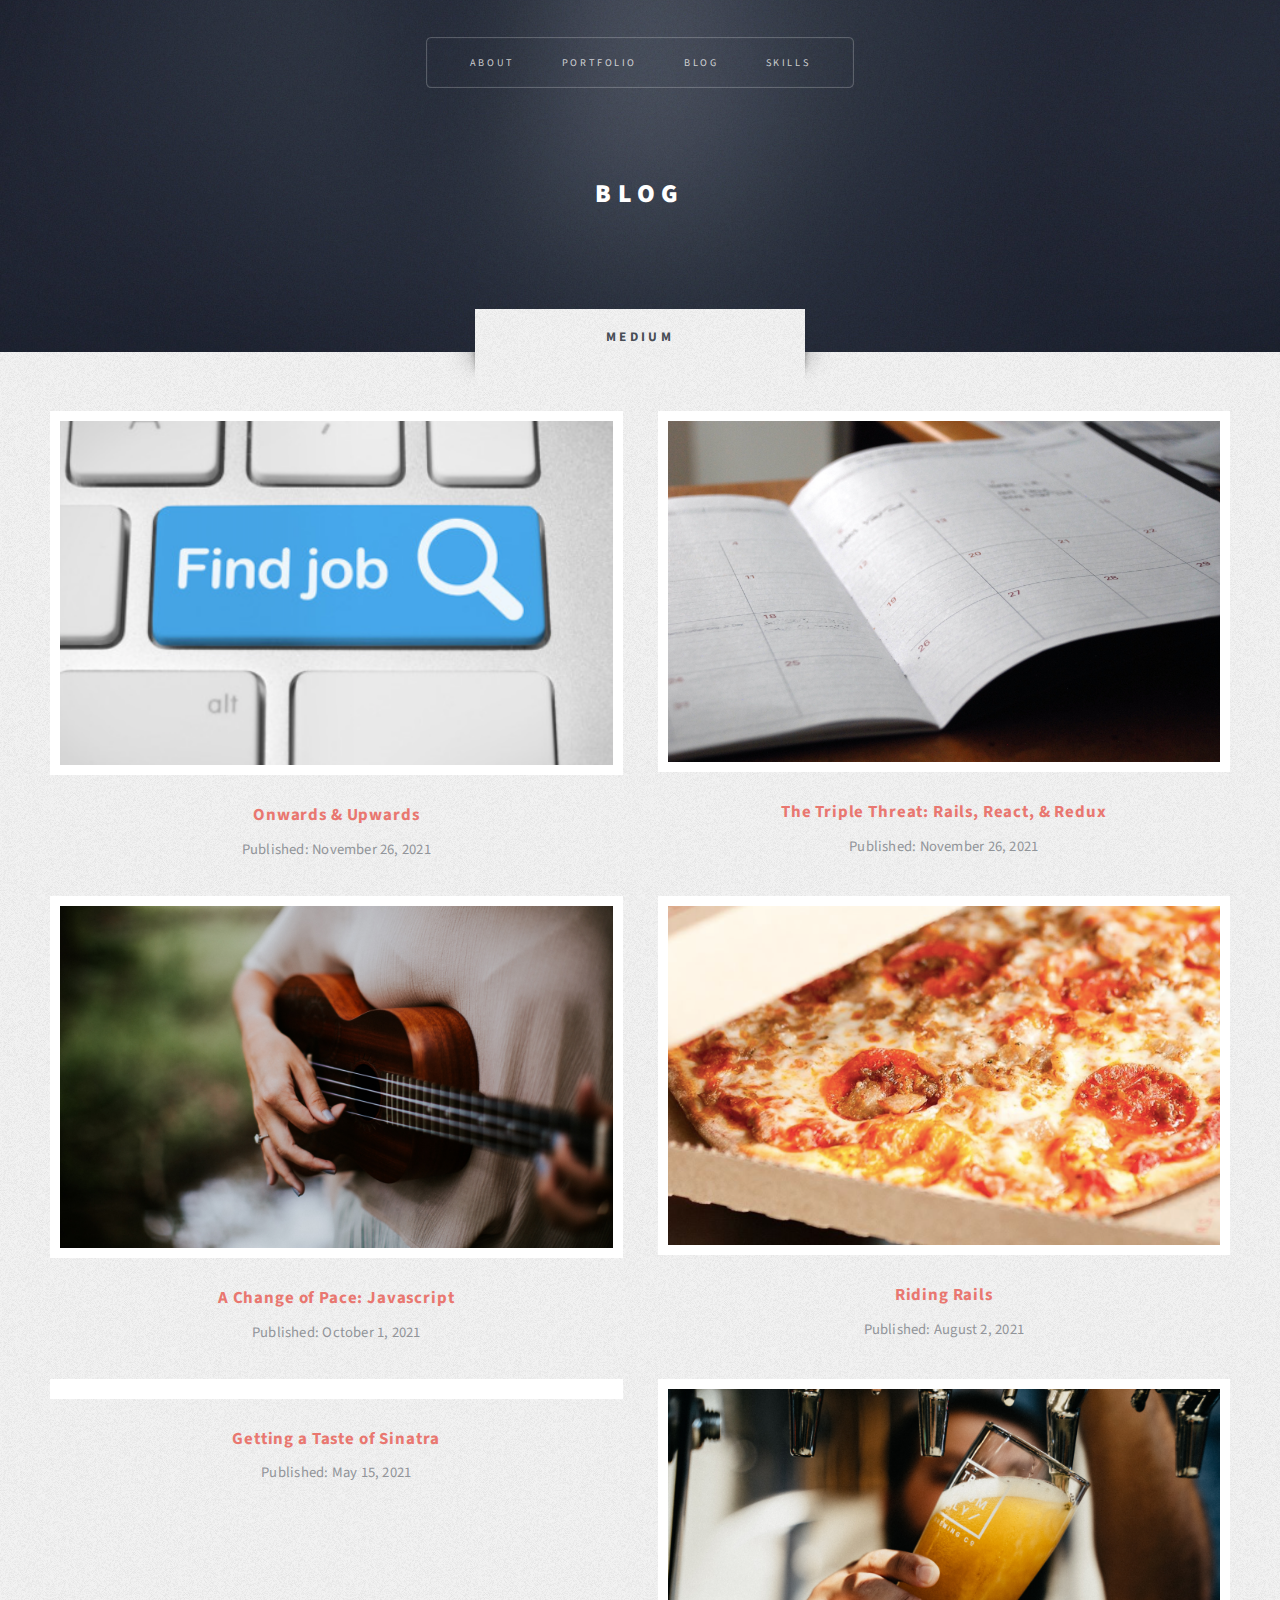
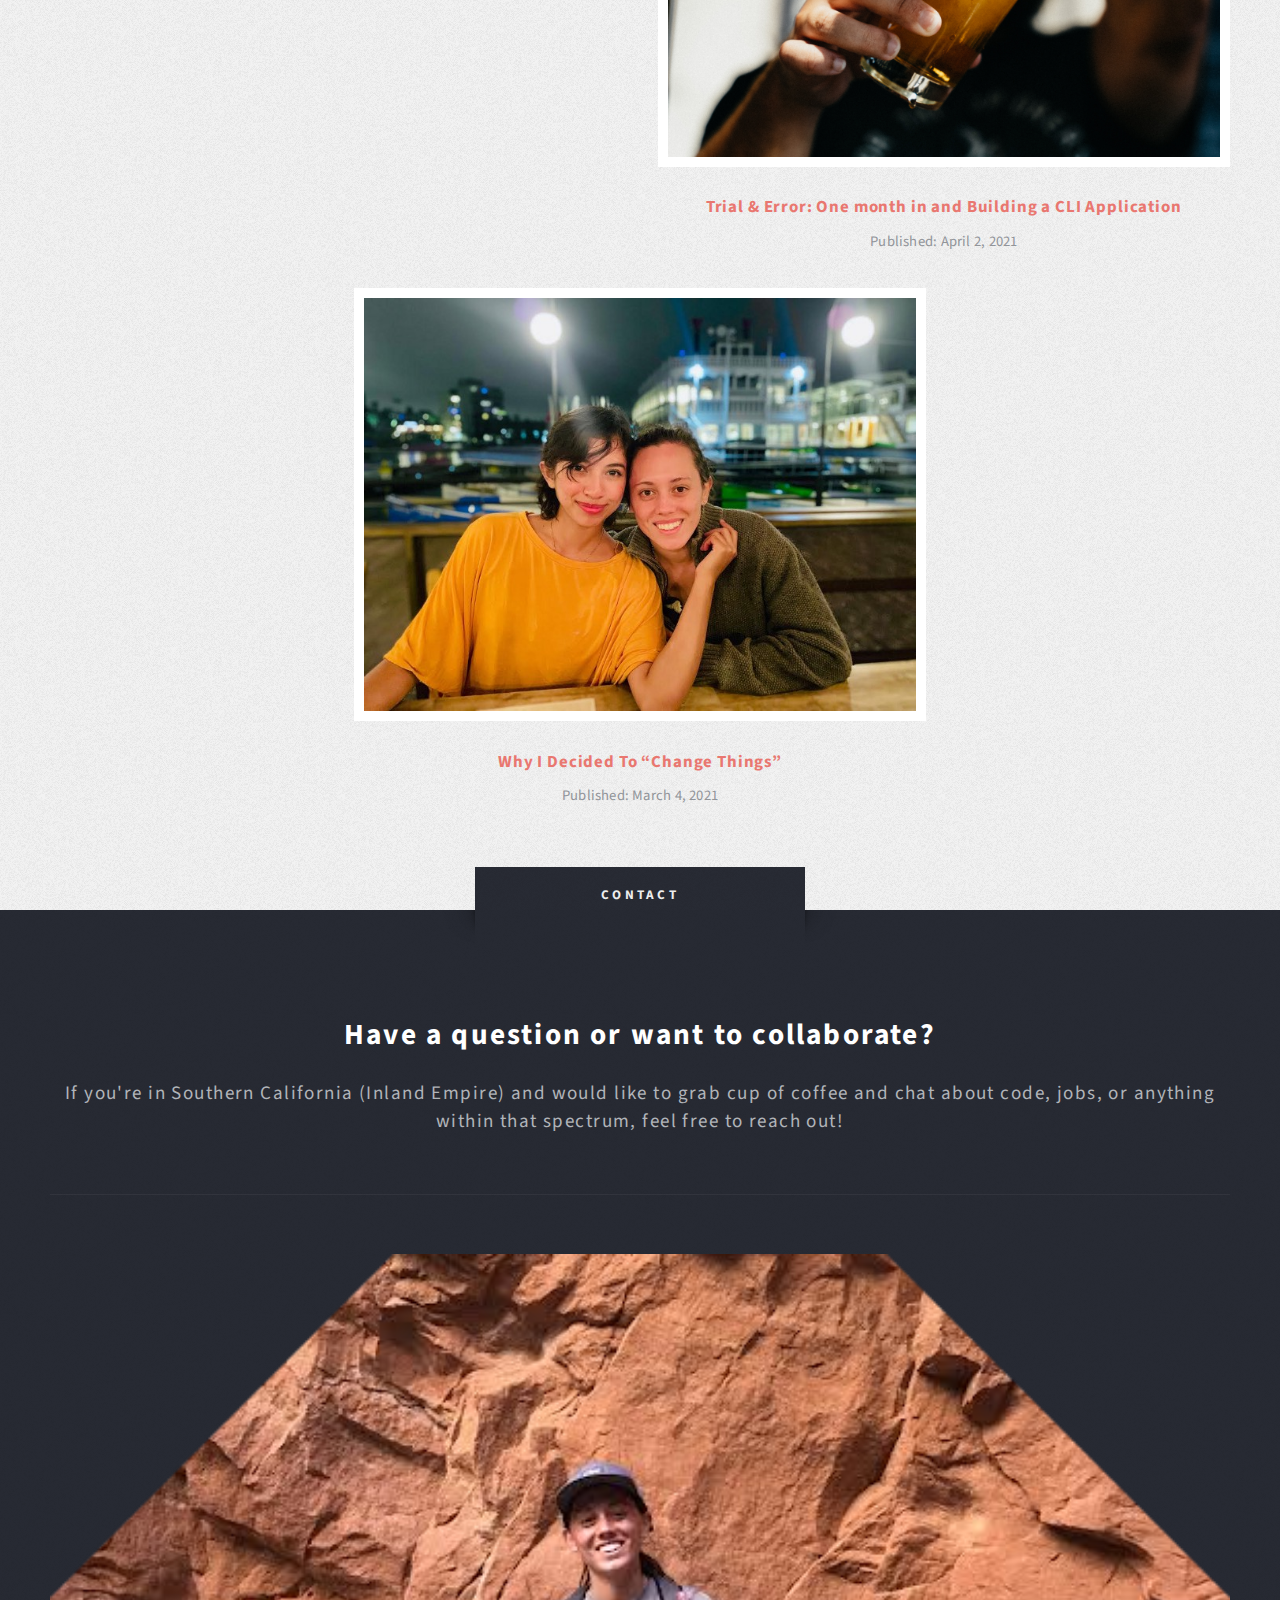
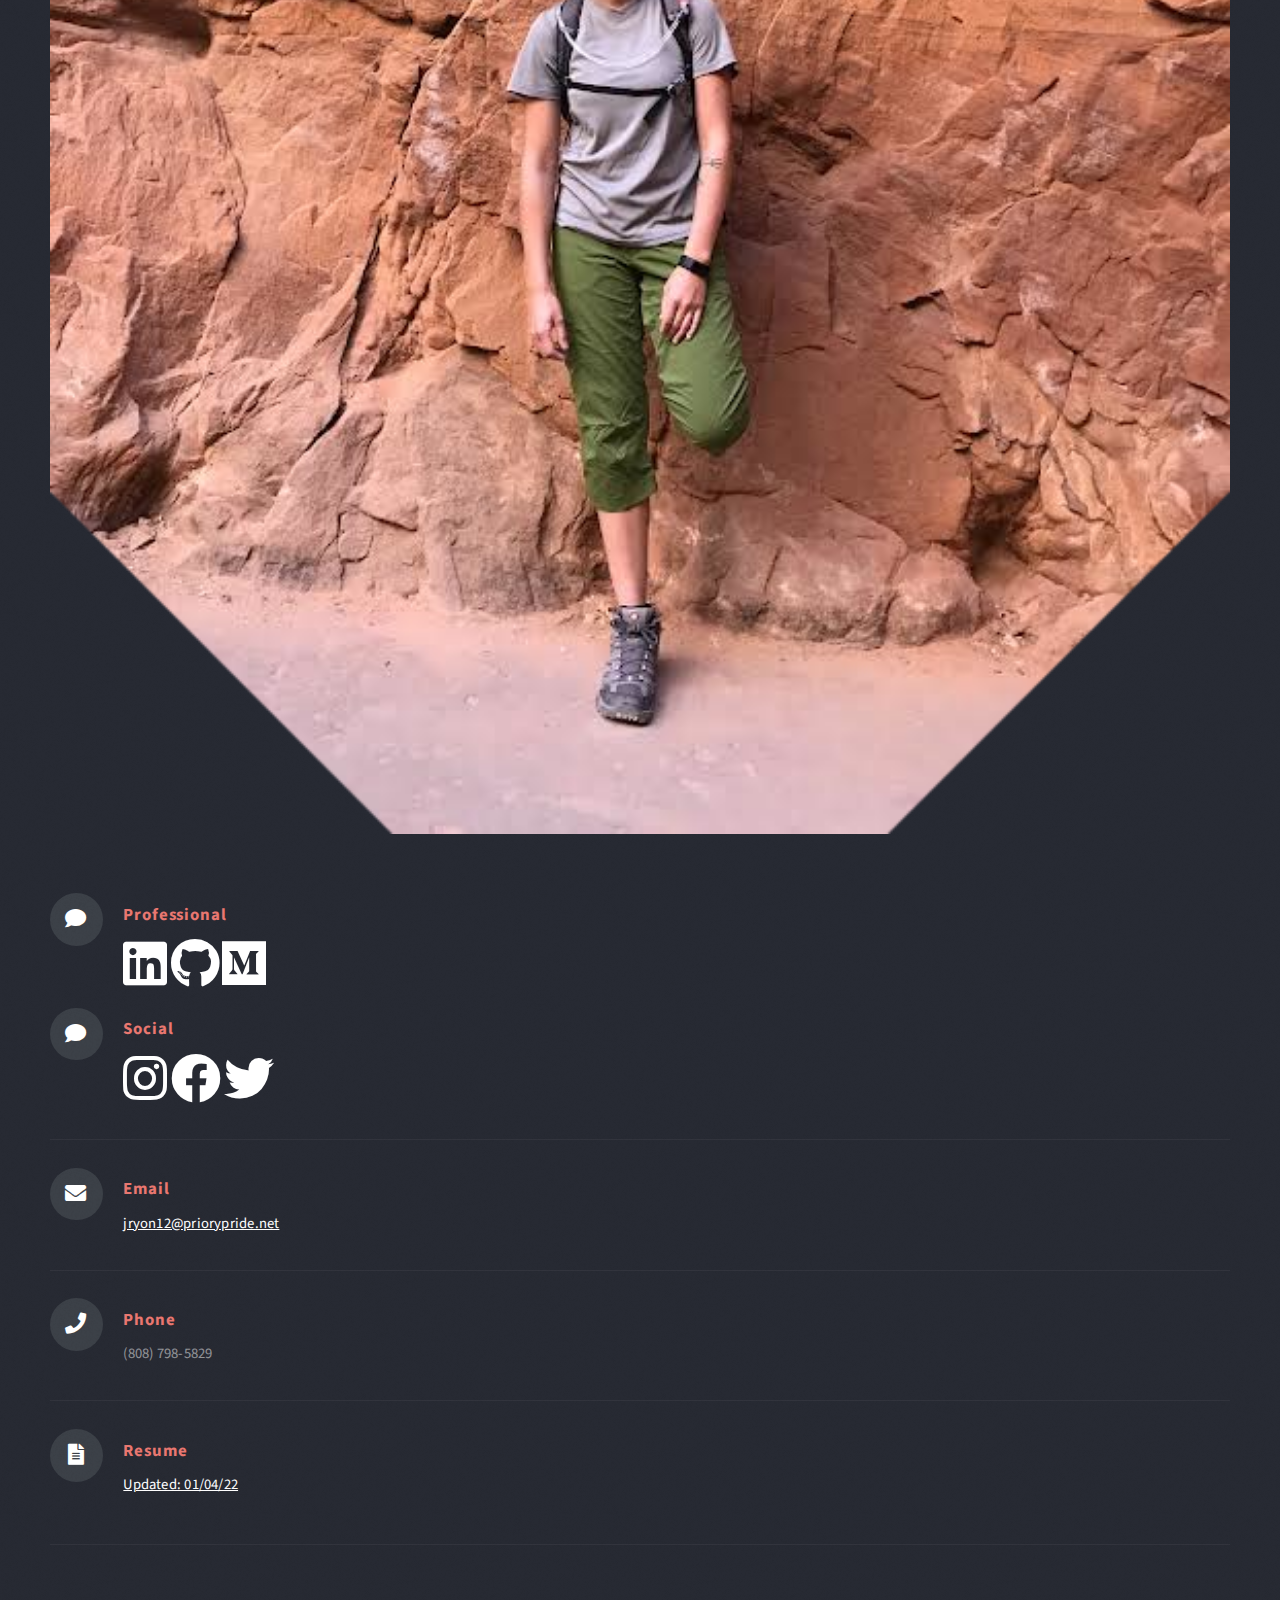
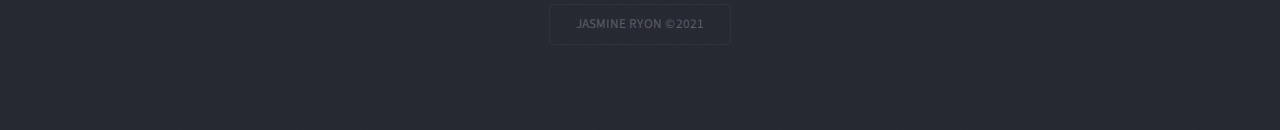
==== blog.html @ dbec06dd "testing image thumbnail 2" ====
<!DOCTYPE HTML>
<html>
	<head>
		<title>Blog</title>
		<meta charset="utf-8" />
		<meta name="viewport" content="width=device-width, initial-scale=1, user-scalable=no" />
		<meta property=”og:image” content=”https://miro.medium.com/fit/c/262/262/1*iGvRnpCaHu8BlPDWoZUb-w.png” />
		<link rel="stylesheet" href="assets/css/main.css" />
	</head>
	<body class="left-sidebar is-preload">
		<div id="page-wrapper">

			<!-- Header -->
			<section id="header" class="wrapper">

				<!-- Logo -->
					<div id="logo">
						<h1><a href="index.html">Blog</a></h1>
					</div>

				<!-- Nav -->
					<!-- <nav id="nav">
						<ul>
							<li><a href="index.html">About</a></li>
							<li class="current"><a href="no-sidebar.html">Portfolio</a></li>
							<li><a href="left-sidebar.html">Blog</a></li>
							<li><a href="right-sidebar.html">Skills</a></li>
						</ul>
					</nav> -->

					<nav id="nav">
						<ul>
							<li><a href="index.html">About</a></li>
							<li><a href="portfolio.html">Portfolio</a></li>
							<li class="current"><a href="blog.html">Blog</a></li>
							<li><a href="skills.html">Skills</a></li>
						</ul>
					</nav>

			</section>

		

		<!-- Highlights -->
		<section id="highlights" class="wrapper style3">
			<div class="title">Medium</div>
			<div class="container">
				<div class="row aln-center">
					<div class="col-6 col-12-small">
						<section class="highlight">
							<a href="https://jasmine-ryon.medium.com/onwards-upwards-fb1f65a7afa5" class="image featured"><img src="images/blog7.jpg" alt="" /></a>
							<h3>Onwards & Upwards</h3>
							<p>Published: November 26, 2021</p>
						</section>
					</div>
					<div class="col-6 col-12-small">
						<section class="highlight">
							<a href="https://jasmine-ryon.medium.com/the-triple-threat-rails-react-redux-21ad6a248a26" class="image featured"><img src="images/blog6.jpg" alt="" /></a>
							<h3>The Triple Threat: Rails, React, & Redux</h3>
							<p>Published: November 26, 2021</p>
						</section>
					</div>
					<div class="col-6 col-12-small">
						<section class="highlight">
							<a href="https://jasmine-ryon.medium.com/a-change-of-pace-javascript-97f291670033" class="image featured"><img src="images/blog5.jpg" alt="" /></a>
							<h3>A Change of Pace: Javascript</h3>
							<p>Published: October 1, 2021</p>
						</section>
					</div>
					<div class="col-6 col-12-small">
						<section class="highlight">
							<a href="https://jasmine-ryon.medium.com/riding-rails-26fdfdd9def9" class="image featured"><img src="images/blog4.jpg" alt="" /></a>
							<h3>Riding Rails</h3>
							<p>Published: August 2, 2021</p>
						</section>
					</div>
					<div class="col-6 col-12-small">
						<section class="highlight">
							<a href="https://jasmine-ryon.medium.com/getting-a-taste-of-sinatra-bd9d10adc8fd" class="image featured"><img src="images/blog3.jpg" alt="" /></a>
							<h3>Getting a Taste of Sinatra</h3>
							<p>Published: May 15, 2021</p>
						</section>
					</div>
					<div class="col-6 col-12-small">
						<section class="highlight">
							<a href="https://jasmine-ryon.medium.com/trial-error-one-month-in-and-building-a-cli-application-262ba8baf3a8" class="image featured"><img src="images/blog2.jpg" alt="" /></a>
							<h3>Trial & Error: One month in and Building a CLI Application</h3>
							<p>Published: April 2, 2021</p>
						</section>
					</div>
					<div class="col-6 col-12-small">
						<section class="highlight">
							<a href="https://jasmine-ryon.medium.com/why-i-decided-to-change-things-6b4586ecf5dd" class="image featured"><img src="images/blog1.jpg" alt="" /></a>
							<h3>Why I Decided To “Change Things”</h3>
							<p>Published: March 4, 2021</p>
						</section>
					</div>
				</div>
			</div>
		</section>
		
		<!-- Footer -->
		<section id="footer" class="wrapper">
			<div class="title">Contact</div>
			<div class="container">
				<header class="style1">
					<h2>Have a question or want to collaborate?</h2>
					<p>
						If you're in Southern California (Inland Empire) and would like to grab cup of coffee and chat about code, jobs, or anything within that spectrum, feel free to reach out!
					</p>
				</header>
				<div class="row">
					<div class="col-6 col-12-large">

						<!-- Contact Form -->
							<section>
								<a class="image featured">
									<img src="images/4.png" style="percentage: 50px;" alt="" />
								</a>
							</section>

					</div>
					<div class="col-6 col-12-large">

						<!-- Contact -->
							<section class="feature-list large">
								<div class="row">
									<div class="col-6 col-12-large">
										<section>
											<h3 class="icon solid fa-comment">Professional</h3>
											<p>
												<a href="https://www.linkedin.com/in/jasmine-ryon/"><i class="fab fs-1 fa-linkedin" style='font-size:50px'></i></a>
												<a href="https://github.com/LehuaRyon"><i class="fab fs-1 fa-github" style='font-size:50px'></i></a>
												<a href="https://jasmine-ryon.medium.com/"><i class="fab fs-1 fa-medium" style='font-size:50px'></i></a>
											</p>
										</section>
									</div>
									<div class="col-6 col-12-large">
										<section>
											<h3 class="icon solid fa-comment">Social</h3>
											<p>
											<a href="https://www.instagram.com/j_ryon/"><i class="fab fs-1 fa-instagram" style='font-size:50px'></i></a>
											<a href="https://www.facebook.com/jasmine.ryon/"><i class="fab fs-1 fa-facebook" style='font-size:50px'></i></a>
											<a href="https://twitter.com/JasmineRyon"><i class="fab fs-1 fa-twitter" style='font-size:50px'></i></a>
											</p>
										</section>
									</div>
									<div class="col-6 col-12-large">
										<section>
											<h3 class="icon solid fa-envelope">Email</h3>
											<a href="mailto:jryon12@priorypride.net">jryon12@priorypride.net</a>
											<!-- <p>
												<a href="#">info@untitled.tld</a>
												<a href="mailto:jryon12@priorypride.net"></a>
											</p> -->
										</section>
									</div>
									<div class="col-6 col-12-large">
										<section>
											<h3 class="icon solid fa-phone">Phone</h3>
											<p>
												(808) 798-5829
											</p>
										</section>
									</div>
									<div class="col-6 col-12-large">
										<section>
											<h3 class="icon solid fa-file-alt">Resume</h3>
											<!-- <h3 class="icon solid fa-file-alt"><a href="https://docs.google.com/document/d/101hIN-hx-lMt7HpunlHnGyLHEoCVaeaMvFDdAqDl8kc/edit">Resume</a></h3> -->
											<p>
												<a href="https://docs.google.com/document/d/101hIN-hx-lMt7HpunlHnGyLHEoCVaeaMvFDdAqDl8kc/edit">Updated: 01/04/22</a>
											</p>
										</section>
									</div>
								</div>
							</section>
					</div>
				</div>
				<div id="copyright">
					<ul>
						<li>JASMINE RYON &copy;2021</li>
					</ul>
				</div>
			</div>
		</section>

	</div>

		<!-- Scripts -->
			<script src="assets/js/jquery.min.js"></script>
			<script src="assets/js/jquery.dropotron.min.js"></script>
			<script src="assets/js/browser.min.js"></script>
			<script src="assets/js/breakpoints.min.js"></script>
			<script src="assets/js/util.js"></script>
			<script src="assets/js/main.js"></script>

	</body>
</html>
---- assets/css/main.css ----
@import url("fontawesome-all.min.css");
@import url("https://fonts.googleapis.com/css?family=Source+Sans+Pro:400,400italic,700,900");

/*
	Escape Velocity by HTML5 UP
	html5up.net | @ajlkn
	Free for personal and commercial use under the CCA 3.0 license (html5up.net/license)
*/

html, body, div, span, applet, object,
iframe, h1, h2, h3, h4, h5, h6, p, blockquote,
pre, a, abbr, acronym, address, big, cite,
code, del, dfn, em, img, ins, kbd, q, s, samp,
small, strike, strong, sub, sup, tt, var, b,
u, i, center, dl, dt, dd, ol, ul, li, fieldset,
form, label, legend, table, caption, tbody,
tfoot, thead, tr, th, td, article, aside,
canvas, details, embed, figure, figcaption,
footer, header, hgroup, menu, nav, output, ruby,
section, summary, time, mark, audio, video {
	margin: 0;
	padding: 0;
	border: 0;
	font-size: 100%;
	font: inherit;
	vertical-align: baseline;}

article, aside, details, figcaption, figure,
footer, header, hgroup, menu, nav, section {
	display: block;}

body {
	line-height: 1;
}

ol, ul {
	list-style: none;
}

blockquote, q {
	quotes: none;
}

	blockquote:before, blockquote:after, q:before, q:after {
		content: '';
		content: none;
	}

table {
	border-collapse: collapse;
	border-spacing: 0;
}

body {
	-webkit-text-size-adjust: none;
}

mark {
	background-color: transparent;
	color: inherit;
}

input::-moz-focus-inner {
	border: 0;
	padding: 0;
}

input, select, textarea {
	-moz-appearance: none;
	-webkit-appearance: none;
	-ms-appearance: none;
	appearance: none;
}

/* Basic */

	@-ms-viewport {
		width: device-width;
	}

	html {
		box-sizing: border-box;
	}

	*, *:before, *:after {
		box-sizing: inherit;
	}

	body.is-preload *, body.is-preload *:before, body.is-preload *:after {
		-moz-animation: none !important;
		-webkit-animation: none !important;
		-ms-animation: none !important;
		animation: none !important;
		-moz-transition: none !important;
		-webkit-transition: none !important;
		-ms-transition: none !important;
		transition: none !important;
	}

	body, input, textarea, select {
		font-family: 'Source Sans Pro', sans-serif;
		font-weight: 400;
		color: #919499;
		font-size: 14pt;
		line-height: 1.75em;
		letter-spacing: 0.025em;
	}

	h1, h2, h3, h4, h5, h6 {
		font-weight: 700;
		color: #484d55;
	}

		h1 a, h2 a, h3 a, h4 a, h5 a, h6 a {
			color: inherit;
			text-decoration: none;
		}

	a {
		-moz-transition: color .25s ease-in-out;
		-webkit-transition: color .25s ease-in-out;
		-ms-transition: color .25s ease-in-out;
		transition: color .25s ease-in-out;
		text-decoration: underline;
		color: #717479;
	}

		a:hover {
			text-decoration: none;
		}

	strong, b {
		font-weight: 700;
		color: #484d55;
	}

	blockquote {
		border-left: solid 0.5em #ddd;
		padding: 1em 0 1em 2em;
		font-style: italic;
	}

	em, i {
		font-style: italic;
	}

	hr {
		border: 0;
		border-top: solid 1px #ddd;
		margin: 2em 0 2em 0;
	}

	sub {
		position: relative;
		top: 0.5em;
		font-size: 0.8em;
	}

	sup {
		position: relative;
		top: -0.5em;
		font-size: 0.8em;
	}

	.nobr {
		white-space: nowrap;
	}

	br.clear {
		clear: both;
	}

	p, ul, ol, dl, table, blockquote, form {
		margin-bottom: 2em;
	}

/* Container */

	.container {
		margin: 0 auto;
		max-width: 100%;
		width: 68em;
	}

		@media screen and (max-width: 1680px) {

			.container {
				width: 70em;
			}

		}

		@media screen and (max-width: 1280px) {

			.container {
				width: calc(100% - 100px);
			}

		}

		@media screen and (max-width: 980px) {

			.container {
				width: calc(100% - 100px);
			}

		}

		@media screen and (max-width: 736px) {

			.container {
				width: calc(100% - 40px);
			}

		}

/* Row */

	.row {
		display: flex;
		flex-wrap: wrap;
		box-sizing: border-box;
		align-items: stretch;
	}

		.row > * {
			box-sizing: border-box;
		}

		.row.gtr-uniform > * > :last-child {
			margin-bottom: 0;
		}

		.row.aln-left {
			justify-content: flex-start;
		}

		.row.aln-center {
			justify-content: center;
		}

		.row.aln-right {
			justify-content: flex-end;
		}

		.row.aln-top {
			align-items: flex-start;
		}

		.row.aln-middle {
			align-items: center;
		}

		.row.aln-bottom {
			align-items: flex-end;
		}

		.row > .imp {
			order: -1;
		}

		.row > .col-1 {
			width: 8.33333%;
		}

		.row > .off-1 {
			margin-left: 8.33333%;
		}

		.row > .col-2 {
			width: 16.66667%;
		}

		.row > .off-2 {
			margin-left: 16.66667%;
		}

		.row > .col-3 {
			width: 25%;
		}

		.row > .off-3 {
			margin-left: 25%;
		}

		.row > .col-4 {
			width: 33.33333%;
		}

		.row > .off-4 {
			margin-left: 33.33333%;
		}

		.row > .col-5 {
			width: 41.66667%;
		}

		.row > .off-5 {
			margin-left: 41.66667%;
		}

		.row > .col-6 {
			width: 50%;
		}

		.row > .off-6 {
			margin-left: 50%;
		}

		.row > .col-7 {
			width: 58.33333%;
		}

		.row > .off-7 {
			margin-left: 58.33333%;
		}

		.row > .col-8 {
			width: 66.66667%;
		}

		.row > .off-8 {
			margin-left: 66.66667%;
		}

		.row > .col-9 {
			width: 75%;
		}

		.row > .off-9 {
			margin-left: 75%;
		}

		.row > .col-10 {
			width: 83.33333%;
		}

		.row > .off-10 {
			margin-left: 83.33333%;
		}

		.row > .col-11 {
			width: 91.66667%;
		}

		.row > .off-11 {
			margin-left: 91.66667%;
		}

		.row > .col-12 {
			width: 100%;
		}

		.row > .off-12 {
			margin-left: 100%;
		}

		.row.gtr-0 {
			margin-top: 0px;
			margin-left: 0px;
		}

			.row.gtr-0 > * {
				padding: 0px 0 0 0px;
			}

			.row.gtr-0.gtr-uniform {
				margin-top: 0px;
			}

				.row.gtr-0.gtr-uniform > * {
					padding-top: 0px;
				}

		.row.gtr-25 {
			margin-top: -12.5px;
			margin-left: -12.5px;
		}

			.row.gtr-25 > * {
				padding: 12.5px 0 0 12.5px;
			}

			.row.gtr-25.gtr-uniform {
				margin-top: -12.5px;
			}

				.row.gtr-25.gtr-uniform > * {
					padding-top: 12.5px;
				}

		.row.gtr-50 {
			margin-top: -25px;
			margin-left: -25px;
		}

			.row.gtr-50 > * {
				padding: 25px 0 0 25px;
			}

			.row.gtr-50.gtr-uniform {
				margin-top: -25px;
			}

				.row.gtr-50.gtr-uniform > * {
					padding-top: 25px;
				}

		.row {
			margin-top: -50px;
			margin-left: -50px;
		}

			.row > * {
				padding: 50px 0 0 50px;
			}

			.row.gtr-uniform {
				margin-top: -50px;
			}

				.row.gtr-uniform > * {
					padding-top: 50px;
				}

		.row.gtr-150 {
			margin-top: -75px;
			margin-left: -75px;
		}

			.row.gtr-150 > * {
				padding: 75px 0 0 75px;
			}

			.row.gtr-150.gtr-uniform {
				margin-top: -75px;
			}

				.row.gtr-150.gtr-uniform > * {
					padding-top: 75px;
				}

		.row.gtr-200 {
			margin-top: -100px;
			margin-left: -100px;
		}

			.row.gtr-200 > * {
				padding: 100px 0 0 100px;
			}

			.row.gtr-200.gtr-uniform {
				margin-top: -100px;
			}

				.row.gtr-200.gtr-uniform > * {
					padding-top: 100px;
				}

		@media screen and (max-width: 1680px) {

			.row {
				display: flex;
				flex-wrap: wrap;
				box-sizing: border-box;
				align-items: stretch;
			}

				.row > * {
					box-sizing: border-box;
				}

				.row.gtr-uniform > * > :last-child {
					margin-bottom: 0;
				}

				.row.aln-left {
					justify-content: flex-start;
				}

				.row.aln-center {
					justify-content: center;
				}

				.row.aln-right {
					justify-content: flex-end;
				}

				.row.aln-top {
					align-items: flex-start;
				}

				.row.aln-middle {
					align-items: center;
				}

				.row.aln-bottom {
					align-items: flex-end;
				}

				.row > .imp-xlarge {
					order: -1;
				}

				.row > .col-1-xlarge {
					width: 8.33333%;
				}

				.row > .off-1-xlarge {
					margin-left: 8.33333%;
				}

				.row > .col-2-xlarge {
					width: 16.66667%;
				}

				.row > .off-2-xlarge {
					margin-left: 16.66667%;
				}

				.row > .col-3-xlarge {
					width: 25%;
				}

				.row > .off-3-xlarge {
					margin-left: 25%;
				}

				.row > .col-4-xlarge {
					width: 33.33333%;
				}

				.row > .off-4-xlarge {
					margin-left: 33.33333%;
				}

				.row > .col-5-xlarge {
					width: 41.66667%;
				}

				.row > .off-5-xlarge {
					margin-left: 41.66667%;
				}

				.row > .col-6-xlarge {
					width: 50%;
				}

				.row > .off-6-xlarge {
					margin-left: 50%;
				}

				.row > .col-7-xlarge {
					width: 58.33333%;
				}

				.row > .off-7-xlarge {
					margin-left: 58.33333%;
				}

				.row > .col-8-xlarge {
					width: 66.66667%;
				}

				.row > .off-8-xlarge {
					margin-left: 66.66667%;
				}

				.row > .col-9-xlarge {
					width: 75%;
				}

				.row > .off-9-xlarge {
					margin-left: 75%;
				}

				.row > .col-10-xlarge {
					width: 83.33333%;
				}

				.row > .off-10-xlarge {
					margin-left: 83.33333%;
				}

				.row > .col-11-xlarge {
					width: 91.66667%;
				}

				.row > .off-11-xlarge {
					margin-left: 91.66667%;
				}

				.row > .col-12-xlarge {
					width: 100%;
				}

				.row > .off-12-xlarge {
					margin-left: 100%;
				}

				.row.gtr-0 {
					margin-top: 0px;
					margin-left: 0px;
				}

					.row.gtr-0 > * {
						padding: 0px 0 0 0px;
					}

					.row.gtr-0.gtr-uniform {
						margin-top: 0px;
					}

						.row.gtr-0.gtr-uniform > * {
							padding-top: 0px;
						}

				.row.gtr-25 {
					margin-top: -12.5px;
					margin-left: -12.5px;
				}

					.row.gtr-25 > * {
						padding: 12.5px 0 0 12.5px;
					}

					.row.gtr-25.gtr-uniform {
						margin-top: -12.5px;
					}

						.row.gtr-25.gtr-uniform > * {
							padding-top: 12.5px;
						}

				.row.gtr-50 {
					margin-top: -25px;
					margin-left: -25px;
				}

					.row.gtr-50 > * {
						padding: 25px 0 0 25px;
					}

					.row.gtr-50.gtr-uniform {
						margin-top: -25px;
					}

						.row.gtr-50.gtr-uniform > * {
							padding-top: 25px;
						}

				.row {
					margin-top: -50px;
					margin-left: -50px;
				}

					.row > * {
						padding: 50px 0 0 50px;
					}

					.row.gtr-uniform {
						margin-top: -50px;
					}

						.row.gtr-uniform > * {
							padding-top: 50px;
						}

				.row.gtr-150 {
					margin-top: -75px;
					margin-left: -75px;
				}

					.row.gtr-150 > * {
						padding: 75px 0 0 75px;
					}

					.row.gtr-150.gtr-uniform {
						margin-top: -75px;
					}

						.row.gtr-150.gtr-uniform > * {
							padding-top: 75px;
						}

				.row.gtr-200 {
					margin-top: -100px;
					margin-left: -100px;
				}

					.row.gtr-200 > * {
						padding: 100px 0 0 100px;
					}

					.row.gtr-200.gtr-uniform {
						margin-top: -100px;
					}

						.row.gtr-200.gtr-uniform > * {
							padding-top: 100px;
						}

		}

		@media screen and (max-width: 1280px) {

			.row {
				display: flex;
				flex-wrap: wrap;
				box-sizing: border-box;
				align-items: stretch;
			}

				.row > * {
					box-sizing: border-box;
				}

				.row.gtr-uniform > * > :last-child {
					margin-bottom: 0;
				}

				.row.aln-left {
					justify-content: flex-start;
				}

				.row.aln-center {
					justify-content: center;
				}

				.row.aln-right {
					justify-content: flex-end;
				}

				.row.aln-top {
					align-items: flex-start;
				}

				.row.aln-middle {
					align-items: center;
				}

				.row.aln-bottom {
					align-items: flex-end;
				}

				.row > .imp-large {
					order: -1;
				}

				.row > .col-1-large {
					width: 8.33333%;
				}

				.row > .off-1-large {
					margin-left: 8.33333%;
				}

				.row > .col-2-large {
					width: 16.66667%;
				}

				.row > .off-2-large {
					margin-left: 16.66667%;
				}

				.row > .col-3-large {
					width: 25%;
				}

				.row > .off-3-large {
					margin-left: 25%;
				}

				.row > .col-4-large {
					width: 33.33333%;
				}

				.row > .off-4-large {
					margin-left: 33.33333%;
				}

				.row > .col-5-large {
					width: 41.66667%;
				}

				.row > .off-5-large {
					margin-left: 41.66667%;
				}

				.row > .col-6-large {
					width: 50%;
				}

				.row > .off-6-large {
					margin-left: 50%;
				}

				.row > .col-7-large {
					width: 58.33333%;
				}

				.row > .off-7-large {
					margin-left: 58.33333%;
				}

				.row > .col-8-large {
					width: 66.66667%;
				}

				.row > .off-8-large {
					margin-left: 66.66667%;
				}

				.row > .col-9-large {
					width: 75%;
				}

				.row > .off-9-large {
					margin-left: 75%;
				}

				.row > .col-10-large {
					width: 83.33333%;
				}

				.row > .off-10-large {
					margin-left: 83.33333%;
				}

				.row > .col-11-large {
					width: 91.66667%;
				}

				.row > .off-11-large {
					margin-left: 91.66667%;
				}

				.row > .col-12-large {
					width: 100%;
				}

				.row > .off-12-large {
					margin-left: 100%;
				}

				.row.gtr-0 {
					margin-top: 0px;
					margin-left: 0px;
				}

					.row.gtr-0 > * {
						padding: 0px 0 0 0px;
					}

					.row.gtr-0.gtr-uniform {
						margin-top: 0px;
					}

						.row.gtr-0.gtr-uniform > * {
							padding-top: 0px;
						}

				.row.gtr-25 {
					margin-top: -8.75px;
					margin-left: -8.75px;
				}

					.row.gtr-25 > * {
						padding: 8.75px 0 0 8.75px;
					}

					.row.gtr-25.gtr-uniform {
						margin-top: -8.75px;
					}

						.row.gtr-25.gtr-uniform > * {
							padding-top: 8.75px;
						}

				.row.gtr-50 {
					margin-top: -17.5px;
					margin-left: -17.5px;
				}

					.row.gtr-50 > * {
						padding: 17.5px 0 0 17.5px;
					}

					.row.gtr-50.gtr-uniform {
						margin-top: -17.5px;
					}

						.row.gtr-50.gtr-uniform > * {
							padding-top: 17.5px;
						}

				.row {
					margin-top: -35px;
					margin-left: -35px;
				}

					.row > * {
						padding: 35px 0 0 35px;
					}

					.row.gtr-uniform {
						margin-top: -35px;
					}

						.row.gtr-uniform > * {
							padding-top: 35px;
						}

				.row.gtr-150 {
					margin-top: -52.5px;
					margin-left: -52.5px;
				}

					.row.gtr-150 > * {
						padding: 52.5px 0 0 52.5px;
					}

					.row.gtr-150.gtr-uniform {
						margin-top: -52.5px;
					}

						.row.gtr-150.gtr-uniform > * {
							padding-top: 52.5px;
						}

				.row.gtr-200 {
					margin-top: -70px;
					margin-left: -70px;
				}

					.row.gtr-200 > * {
						padding: 70px 0 0 70px;
					}

					.row.gtr-200.gtr-uniform {
						margin-top: -70px;
					}

						.row.gtr-200.gtr-uniform > * {
							padding-top: 70px;
						}

		}

		@media screen and (max-width: 980px) {

			.row {
				display: flex;
				flex-wrap: wrap;
				box-sizing: border-box;
				align-items: stretch;
			}

				.row > * {
					box-sizing: border-box;
				}

				.row.gtr-uniform > * > :last-child {
					margin-bottom: 0;
				}

				.row.aln-left {
					justify-content: flex-start;
				}

				.row.aln-center {
					justify-content: center;
				}

				.row.aln-right {
					justify-content: flex-end;
				}

				.row.aln-top {
					align-items: flex-start;
				}

				.row.aln-middle {
					align-items: center;
				}

				.row.aln-bottom {
					align-items: flex-end;
				}

				.row > .imp-medium {
					order: -1;
				}

				.row > .col-1-medium {
					width: 8.33333%;
				}

				.row > .off-1-medium {
					margin-left: 8.33333%;
				}

				.row > .col-2-medium {
					width: 16.66667%;
				}

				.row > .off-2-medium {
					margin-left: 16.66667%;
				}

				.row > .col-3-medium {
					width: 25%;
				}

				.row > .off-3-medium {
					margin-left: 25%;
				}

				.row > .col-4-medium {
					width: 33.33333%;
				}

				.row > .off-4-medium {
					margin-left: 33.33333%;
				}

				.row > .col-5-medium {
					width: 41.66667%;
				}

				.row > .off-5-medium {
					margin-left: 41.66667%;
				}

				.row > .col-6-medium {
					width: 50%;
				}

				.row > .off-6-medium {
					margin-left: 50%;
				}

				.row > .col-7-medium {
					width: 58.33333%;
				}

				.row > .off-7-medium {
					margin-left: 58.33333%;
				}

				.row > .col-8-medium {
					width: 66.66667%;
				}

				.row > .off-8-medium {
					margin-left: 66.66667%;
				}

				.row > .col-9-medium {
					width: 75%;
				}

				.row > .off-9-medium {
					margin-left: 75%;
				}

				.row > .col-10-medium {
					width: 83.33333%;
				}

				.row > .off-10-medium {
					margin-left: 83.33333%;
				}

				.row > .col-11-medium {
					width: 91.66667%;
				}

				.row > .off-11-medium {
					margin-left: 91.66667%;
				}

				.row > .col-12-medium {
					width: 100%;
				}

				.row > .off-12-medium {
					margin-left: 100%;
				}

				.row.gtr-0 {
					margin-top: 0px;
					margin-left: 0px;
				}

					.row.gtr-0 > * {
						padding: 0px 0 0 0px;
					}

					.row.gtr-0.gtr-uniform {
						margin-top: 0px;
					}

						.row.gtr-0.gtr-uniform > * {
							padding-top: 0px;
						}

				.row.gtr-25 {
					margin-top: -12.5px;
					margin-left: -12.5px;
				}

					.row.gtr-25 > * {
						padding: 12.5px 0 0 12.5px;
					}

					.row.gtr-25.gtr-uniform {
						margin-top: -12.5px;
					}

						.row.gtr-25.gtr-uniform > * {
							padding-top: 12.5px;
						}

				.row.gtr-50 {
					margin-top: -25px;
					margin-left: -25px;
				}

					.row.gtr-50 > * {
						padding: 25px 0 0 25px;
					}

					.row.gtr-50.gtr-uniform {
						margin-top: -25px;
					}

						.row.gtr-50.gtr-uniform > * {
							padding-top: 25px;
						}

				.row {
					margin-top: -50px;
					margin-left: -50px;
				}

					.row > * {
						padding: 50px 0 0 50px;
					}

					.row.gtr-uniform {
						margin-top: -50px;
					}

						.row.gtr-uniform > * {
							padding-top: 50px;
						}

				.row.gtr-150 {
					margin-top: -75px;
					margin-left: -75px;
				}

					.row.gtr-150 > * {
						padding: 75px 0 0 75px;
					}

					.row.gtr-150.gtr-uniform {
						margin-top: -75px;
					}

						.row.gtr-150.gtr-uniform > * {
							padding-top: 75px;
						}

				.row.gtr-200 {
					margin-top: -100px;
					margin-left: -100px;
				}

					.row.gtr-200 > * {
						padding: 100px 0 0 100px;
					}

					.row.gtr-200.gtr-uniform {
						margin-top: -100px;
					}

						.row.gtr-200.gtr-uniform > * {
							padding-top: 100px;
						}

		}

		@media screen and (max-width: 736px) {

			.row {
				display: flex;
				flex-wrap: wrap;
				box-sizing: border-box;
				align-items: stretch;
			}

				.row > * {
					box-sizing: border-box;
				}

				.row.gtr-uniform > * > :last-child {
					margin-bottom: 0;
				}

				.row.aln-left {
					justify-content: flex-start;
				}

				.row.aln-center {
					justify-content: center;
				}

				.row.aln-right {
					justify-content: flex-end;
				}

				.row.aln-top {
					align-items: flex-start;
				}

				.row.aln-middle {
					align-items: center;
				}

				.row.aln-bottom {
					align-items: flex-end;
				}

				.row > .imp-small {
					order: -1;
				}

				.row > .col-1-small {
					width: 8.33333%;
				}

				.row > .off-1-small {
					margin-left: 8.33333%;
				}

				.row > .col-2-small {
					width: 16.66667%;
				}

				.row > .off-2-small {
					margin-left: 16.66667%;
				}

				.row > .col-3-small {
					width: 25%;
				}

				.row > .off-3-small {
					margin-left: 25%;
				}

				.row > .col-4-small {
					width: 33.33333%;
				}

				.row > .off-4-small {
					margin-left: 33.33333%;
				}

				.row > .col-5-small {
					width: 41.66667%;
				}

				.row > .off-5-small {
					margin-left: 41.66667%;
				}

				.row > .col-6-small {
					width: 50%;
				}

				.row > .off-6-small {
					margin-left: 50%;
				}

				.row > .col-7-small {
					width: 58.33333%;
				}

				.row > .off-7-small {
					margin-left: 58.33333%;
				}

				.row > .col-8-small {
					width: 66.66667%;
				}

				.row > .off-8-small {
					margin-left: 66.66667%;
				}

				.row > .col-9-small {
					width: 75%;
				}

				.row > .off-9-small {
					margin-left: 75%;
				}

				.row > .col-10-small {
					width: 83.33333%;
				}

				.row > .off-10-small {
					margin-left: 83.33333%;
				}

				.row > .col-11-small {
					width: 91.66667%;
				}

				.row > .off-11-small {
					margin-left: 91.66667%;
				}

				.row > .col-12-small {
					width: 100%;
				}

				.row > .off-12-small {
					margin-left: 100%;
				}

				.row.gtr-0 {
					margin-top: 0px;
					margin-left: 0px;
				}

					.row.gtr-0 > * {
						padding: 0px 0 0 0px;
					}

					.row.gtr-0.gtr-uniform {
						margin-top: 0px;
					}

						.row.gtr-0.gtr-uniform > * {
							padding-top: 0px;
						}

				.row.gtr-25 {
					margin-top: -7.5px;
					margin-left: -7.5px;
				}

					.row.gtr-25 > * {
						padding: 7.5px 0 0 7.5px;
					}

					.row.gtr-25.gtr-uniform {
						margin-top: -7.5px;
					}

						.row.gtr-25.gtr-uniform > * {
							padding-top: 7.5px;
						}

				.row.gtr-50 {
					margin-top: -15px;
					margin-left: -15px;
				}

					.row.gtr-50 > * {
						padding: 15px 0 0 15px;
					}

					.row.gtr-50.gtr-uniform {
						margin-top: -15px;
					}

						.row.gtr-50.gtr-uniform > * {
							padding-top: 15px;
						}

				.row {
					margin-top: -30px;
					margin-left: -30px;
				}

					.row > * {
						padding: 30px 0 0 30px;
					}

					.row.gtr-uniform {
						margin-top: -30px;
					}

						.row.gtr-uniform > * {
							padding-top: 30px;
						}

				.row.gtr-150 {
					margin-top: -45px;
					margin-left: -45px;
				}

					.row.gtr-150 > * {
						padding: 45px 0 0 45px;
					}

					.row.gtr-150.gtr-uniform {
						margin-top: -45px;
					}

						.row.gtr-150.gtr-uniform > * {
							padding-top: 45px;
						}

				.row.gtr-200 {
					margin-top: -60px;
					margin-left: -60px;
				}

					.row.gtr-200 > * {
						padding: 60px 0 0 60px;
					}

					.row.gtr-200.gtr-uniform {
						margin-top: -60px;
					}

						.row.gtr-200.gtr-uniform > * {
							padding-top: 60px;
						}

		}

/* Section/Article */

	section,
	article {
		margin: 0 0 4em 0;
	}

	section > :last-child,
	article > :last-child,
	section:last-child,
	article:last-child {
		margin-bottom: 0;
	}

	header.style1 {
		text-align: center;
		padding: 3em 0 3em 0;
	}

		header.style1 h2 {
			font-weight: 700;
			font-size: 2em;
			letter-spacing: 0.075em;
			line-height: 1.5em;
		}

		header.style1 p {
			color: #b1b4b9;
			display: block;
			margin: 1.15em 0 0 0;
			font-size: 1.3em;
			letter-spacing: 0.075em;
			line-height: 1.5em;
		}

/* Table */

	table {
		width: 100%;
	}

		table.default {
			width: 100%;
		}

			table.default tbody tr:nth-child(2n+2) {
				background: #f4f4f4;
			}

			table.default td {
				padding: 0.5em 1em 0.5em 1em;
			}

			table.default th {
				text-align: left;
				font-weight: 400;
				padding: 0.5em 1em 0.5em 1em;
			}

			table.default thead {
				background: #484d55;
				color: #fff;
			}

			table.default tfoot {
				background: #eee;
			}

/* Form */

	form label {
		display: block;
		font-weight: 700;
		color: #484d55;
		margin: 0.25em 0 0.5em 0;
	}

	form input[type="text"],
	form input[type="email"],
	form input[type="password"],
	form select,
	form textarea {
		-moz-transition: all .25s ease-in-out;
		-webkit-transition: all .25s ease-in-out;
		-ms-transition: all .25s ease-in-out;
		transition: all .25s ease-in-out;
		-webkit-appearance: none;
		display: block;
		border: 0;
		background: #eee;
		box-shadow: inset 0px 0px 1px 0px #a0a1a7;
		border-radius: 0.35em;
		width: 100%;
		padding: 0.75em 1em 0.75em 1em;
	}

		form input[type="text"]:focus,
		form input[type="email"]:focus,
		form input[type="password"]:focus,
		form select:focus,
		form textarea:focus {
			background: #f8f8f8;
		}

	form input[type="text"],
	form input[type="email"]
	input[type="password"] {
		line-height: 1em;
	}

	form select {
		line-height: 1em;
	}

	form textarea {
		min-height: 8em;
	}

	form ul.actions {
		margin-top: 0;
	}

	form ::-webkit-input-placeholder {
		color: #555 !important;
		font-style: italic;
		line-height: 1.35em;
	}

	form :-moz-placeholder {
		color: #555 !important;
		font-style: italic;
	}

	form ::-moz-placeholder {
		color: #555 !important;
		font-style: italic;
	}

	form :-ms-input-placeholder {
		color: #555 !important;
		font-style: italic;
	}

	form ::-moz-focus-inner {
		border: 0;
	}

/* Image */

	.image {
		display: inline-block;
	}

		.image img {
			display: block;
			width: 100%;
		}

		.image.fit {
			display: block;
			width: 100%;
		}

		.image.left {
			float: left;
			margin: 0 2em 2em 0;
		}

		.image.centered {
			display: block;
			margin: 0 0 2em 0;
		}

			.image.centered img {
				margin: 0 auto;
				width: auto;
			}

		.image.featured {
			display: block;
			width: 100%;
			margin: 0 0 2em 0;
		}

/* Button */

	input[type="button"],
	input[type="submit"],
	input[type="reset"],
	button,
	.button {
		-moz-transition: all .25s ease-in-out;
		-webkit-transition: all .25s ease-in-out;
		-ms-transition: all .25s ease-in-out;
		transition: all .25s ease-in-out;
		display: inline-block;
		background: #444;
		text-align: center;
		text-transform: uppercase;
		font-weight: 700;
		letter-spacing: 0.25em;
		text-decoration: none;
		border-radius: 0.35em;
		border: 0;
		outline: 0;
		cursor: pointer;
		padding: 0 2.25em 0 2.25em;
		font-size: 0.9em;
		min-width: 12em;
		height: 4em;
		line-height: 4em;
	}

		input[type="button"]:hover,
		input[type="submit"]:hover,
		input[type="reset"]:hover,
		button:hover,
		.button:hover {
			background-color: #f98780;
		}

		input[type="button"].large,
		input[type="submit"].large,
		input[type="reset"].large,
		button.large,
		.button.large {
			font-size: 1em;
			min-width: 14em;
		}

		input[type="button"].style1,
		input[type="submit"].style1,
		input[type="reset"].style1,
		button.style1,
		.button.style1 {
			background: #e97770 url("images/overlay.png");
			color: #fff;
		}

			input[type="button"].style1:hover,
			input[type="submit"].style1:hover,
			input[type="reset"].style1:hover,
			button.style1:hover,
			.button.style1:hover {
				background-color: #f98780;
			}

			input[type="button"].style1:active,
			input[type="submit"].style1:active,
			input[type="reset"].style1:active,
			button.style1:active,
			.button.style1:active {
				background-color: #d96760;
			}

		input[type="button"].style2,
		input[type="submit"].style2,
		input[type="reset"].style2,
		button.style2,
		.button.style2 {
			background: none;
			color: #606167;
			box-shadow: inset 0px 0px 2px 0px #a0a1a7;
		}

			input[type="button"].style2:hover,
			input[type="submit"].style2:hover,
			input[type="reset"].style2:hover,
			button.style2:hover,
			.button.style2:hover {
				box-shadow: inset 0px 0px 2px 0px #606167;
			}

			input[type="button"].style2:active,
			input[type="submit"].style2:active,
			input[type="reset"].style2:active,
			button.style2:active,
			.button.style2:active {
				box-shadow: inset 0px 0px 2px 0px #202127;
			}

		input[type="button"].style3,
		input[type="submit"].style3,
		input[type="reset"].style3,
		button.style3,
		.button.style3 {
			background: #2f333b url("images/overlay.png");
			color: #fff;
		}

			input[type="button"].style3:hover,
			input[type="submit"].style3:hover,
			input[type="reset"].style3:hover,
			button.style3:hover,
			.button.style3:hover {
				background-color: #3f434b;
			}

			input[type="button"].style3:active,
			input[type="submit"].style3:active,
			input[type="reset"].style3:active,
			button.style3:active,
			.button.style3:active {
				background-color: #1f232b;
			}

/* List */

	ul {
		list-style: disc;
		padding-left: 1em;
	}

		ul li {
			padding-left: 0.5em;
		}

		ul.style2 {
			list-style: none;
			padding-left: 0;
		}

			ul.style2 li {
				border-top: solid 1px #eee;
				padding: 1.5em 0 0 0;
				margin: 1.5em 0 0 0;
			}

				ul.style2 li:first-child {
					border-top: 0;
					padding-top: 0;
					margin-top: 0;
				}

		ul.style3 {
			list-style: none;
			padding-left: 0;
		}

			ul.style3 li {
				border-top: solid 1px #eee;
				padding: 0.5em 0 0 0;
				margin: 0.5em 0 0 0;
			}

				ul.style3 li:first-child {
					border-top: 0;
					padding-top: 0;
					margin-top: 0;
				}

	ol {
		list-style: decimal;
		padding-left: 1.25em;
	}

		ol li {
			padding-left: 0.25em;
		}

/* Actions */

	ul.actions {
		list-style: none;
		padding-left: 0;
		margin: 3em 0 0 0;
	}

		ul.actions li {
			display: inline-block;
			margin: 0 0.75em 0 0.75em;
			padding-left: 0;
		}

			ul.actions li:first-child {
				margin-left: 0;
			}

			ul.actions li:last-child {
				margin-right: 0;
			}

		ul.actions.special {
			text-align: center;
		}

/* Feature List */

	.feature-list {
		max-width: 58em;
		margin-left: auto;
		margin-right: auto;
		position: relative;
		top: 0.75em;
	}

		.feature-list section {
			border-top: solid 1px #eee;
			padding-top: 3em;
			padding-left: 5em;
			position: relative;
		}

		@media screen and (min-width: 981px) {

			.feature-list > .row > :nth-child(-n + 2) > section {
				border-top: 0;
				padding-top: 0;
			}

		}

		.feature-list h3 {
			color: #e97770 !important;
			margin: -0.35em 0 0.75em 0;
			font-size: 1.15em;
			letter-spacing: 0.05em;
		}

			.feature-list h3:before {
				display: block;
				color: #fff;
				background: #2f333b url("images/overlay.png");
				border-radius: 2.5em;
				text-align: center;
				width: 2.5em;
				height: 2.5em;
				line-height: 2.5em;
				margin-right: 0.75em;
				position: absolute;
				left: 0;
				margin-top: -0.5em;
			}

		.feature-list.small section {
			padding-left: 3.5em;
		}

		.feature-list.small h3:before {
			font-size: 0.8em;
		}

/* Icons */

	.icon {
		text-decoration: none;
		text-decoration: none;
	}

		.icon:before {
			-moz-osx-font-smoothing: grayscale;
			-webkit-font-smoothing: antialiased;
			display: inline-block;
			font-style: normal;
			font-variant: normal;
			text-rendering: auto;
			line-height: 1;
			text-transform: none !important;
			font-family: 'Font Awesome 5 Free';
			font-weight: 400;
		}

		.icon:before {
			line-height: inherit;
			font-size: 1.25em;
		}

		.icon > .label {
			display: none;
		}

		.icon.solid:before {
			font-weight: 900;
		}

		.icon.brands:before {
			font-family: 'Font Awesome 5 Brands';
		}

/* Box */

	.box header {
		margin: 0 0 1.5em 0;
	}

		.box header.style1 {
			position: relative;
			margin: -0.5em 0 0 0;
			padding-top: 0;
		}

	.box h2 {
		margin: 0 0 0.75em 0;
		font-size: 1.15em;
		letter-spacing: 0.05em;
	}

	.box h3 {
		margin: 0 0 0.5em 0;
		font-size: 1em;
		font-weight: 600;
		letter-spacing: 0.05em;
	}

	.box.post-excerpt .image.left {
		position: relative;
		top: 0.5em;
		width: 5em;
	}

	.box.post-excerpt h3, .box.post-excerpt p {
		margin-left: 7em;
	}

/* Wrapper */

	.wrapper {
		position: relative;
		padding: 6em 0 9em 0;
	}

		.wrapper .title {
			position: absolute;
			top: 0;
			left: 50%;
			text-align: center;
			text-transform: uppercase;
			display: block;
			font-weight: 700;
			letter-spacing: 0.25em;
			font-size: 0.9em;
			width: 25em;
			height: 3.25em;
			top: -3.25em;
			line-height: 3.25em;
			margin-bottom: -3.25em;
			margin-left: -12.5em;
			padding-top: 0.5em;
		}

			.wrapper .title:before {
				content: '';
				position: absolute;
				bottom: -38px;
				left: -35px;
				width: 35px;
				height: 38px;
				background: url("images/shadow.png");
			}

			.wrapper .title:after {
				-moz-transform: scaleX(-1);
				-webkit-transform: scaleX(-1);
				-ms-transform: scaleX(-1);
				transform: scaleX(-1);
				content: '';
				position: absolute;
				bottom: -38px;
				right: -35px;
				width: 35px;
				height: 38px;
				background: url("images/shadow.png");
			}

		.wrapper.style1 {
			background: #e97770 url("images/overlay.png");
			color: #eee;
			color: rgba(255, 255, 255, 0.75);
		}

			.wrapper.style1 .title {
				background: #e97770 url("images/overlay.png");
				color: #fff;
			}

			.wrapper.style1 h1, .wrapper.style1 h2, .wrapper.style1 h3, .wrapper.style1 h4, .wrapper.style1 h5, .wrapper.style1 h6, .wrapper.style1 strong, .wrapper.style1 b, .wrapper.style1 a {
				color: #fff;
			}

		.wrapper.style2 {
			background: #fff;
		}

			.wrapper.style2 .title {
				background: #fff;
				color: #484d55;
			}

		.wrapper.style3 {
			background: #f3f3f3 url("images/overlay.png");
		}

			.wrapper.style3 .title {
				background: #f3f3f3 url("images/overlay.png");
				color: #484d55;
			}

			.wrapper.style3 .image {
				border: solid 10px #fff;
			}

/* Page Wrapper */

	#page-wrapper > section {
		margin-bottom: 0;
	}

/* Header */

	#header {
		display: -moz-flex;
		display: -webkit-flex;
		display: -ms-flex;
		display: flex;
		-moz-align-items: center;
		-webkit-align-items: center;
		-ms-align-items: center;
		align-items: center;
		-moz-justify-content: center;
		-webkit-justify-content: center;
		-ms-justify-content: center;
		justify-content: center;
		position: relative;
		height: 24em;
		background: url("../../images/banner.jpg") center center;
		background-size: cover;
		padding: 0;
	}

		#header:before {
			content: '';
			position: absolute;
			top: 0;
			left: 0;
			width: 100%;
			height: 100%;
			background: url("images/overlay.png");
		}

		.homepage #header {
			height: 35em;
		}

/* Logo */

	#logo {
		width: 100%;
		text-align: center;
		position: relative;
		top: 1.5em;
	}

		#logo h1 {
			font-weight: 900;
			text-transform: uppercase;
			color: #fff;
			font-size: 2em;
			letter-spacing: 0.25em;
		}

		#logo p {
			color: #eee;
			color: rgba(255, 255, 255, 0.5);
			text-transform: uppercase;
			margin: 1.25em 0 0 0;
			display: block;
			letter-spacing: 0.2em;
			font-size: 0.9em;
		}

/* Nav */

	#nav {
		position: absolute;
		display: block;
		top: 2.5em;
		left: 0;
		width: 100%;
		text-align: center;
	}

		#nav > ul {
			display: inline-block;
			border-radius: 0.35em;
			box-shadow: inset 0px 0px 1px 1px rgba(255, 255, 255, 0.25);
			padding: 0 1.5em 0 1.5em;
		}

			#nav > ul > li {
				display: inline-block;
				text-align: center;
				padding: 0 1.5em 0 1.5em;
			}

				#nav > ul > li > ul {
					display: none;
				}

				#nav > ul > li > a, #nav > ul > li > span {
					display: block;
					color: #eee;
					color: rgba(255, 255, 255, 0.75);
					text-transform: uppercase;
					text-decoration: none;
					font-size: 0.7em;
					letter-spacing: 0.25em;
					height: 5em;
					line-height: 5em;
					-moz-transition: all .25s ease-in-out;
					-webkit-transition: all .25s ease-in-out;
					-o-transition: all .25s ease-in-out;
					-ms-transition: all .25s ease-in-out;
					transition: all .25s ease-in-out;
					outline: 0;
				}

				#nav > ul > li:hover > a {
					color: #fff;
				}

				#nav > ul > li.active > a, #nav > ul > li.active > span {
					color: #fff;
				}

	.dropotron {
		background: #222835 url("images/overlay.png");
		background-color: rgba(44, 50, 63, 0.925);
		padding: 1.25em 1em 1.25em 1em;
		border-radius: 0.35em;
		box-shadow: inset 0px 0px 1px 1px rgba(255, 255, 255, 0.25);
		min-width: 12em;
		text-align: left;
		margin-top: -1.25em;
		margin-left: -1px;
		list-style: none;
	}

		.dropotron.level-0 {
			margin-top: -1px;
			margin-left: 0;
			border-top-left-radius: 0;
			border-top-right-radius: 0;
		}

		.dropotron a, .dropotron span {
			-moz-transition: all .25s ease-in-out;
			-webkit-transition: all .25s ease-in-out;
			-ms-transition: all .25s ease-in-out;
			transition: all .25s ease-in-out;
			display: block;
			color: #eee;
			color: rgba(255, 255, 255, 0.75);
			text-transform: uppercase;
			text-decoration: none;
			font-size: 0.7em;
			letter-spacing: 0.25em;
			border-top: solid 1px rgba(255, 255, 255, 0.15);
			line-height: 3em;
		}

		.dropotron li {
			padding-left: 0;
		}

			.dropotron li:first-child a, .dropotron li:first-child span {
				border-top: 0;
			}

			.dropotron li:hover > a, .dropotron li:hover > span {
				color: #fff;
			}

/* Intro */

	#intro {
		padding-bottom: 8em;
		text-align: center;
	}

		#intro p.style1 {
			font-size: 1.5em;
			letter-spacing: 0.075em;
		}

		#intro p.style2 {
			font-weight: 700;
			color: #fff;
			border-radius: 0.35em;
			box-shadow: inset 0px 0px 1px 1px rgba(255, 255, 255, 0.25);
			font-size: 2.75em;
			letter-spacing: 0.075em;
			line-height: 1.35em;
			padding: 1em 0 1em 0;
			margin-bottom: 1em;
		}

			#intro p.style2 a {
				color: inherit;
				text-decoration: none;
			}

		#intro p.style3 {
			font-size: 1.1em;
			width: 48em;
			margin: 0 auto;
		}

/* Features */

	#features header.style1 {
		padding-bottom: 5em;
	}

	#features ul.actions {
		margin-top: 5em;
	}

/* Highlights */

	#highlights .highlight {
		text-align: center;
	}

		#highlights .highlight h3 {
			color: #e97770;
			margin: 0 0 0.75em 0;
			font-size: 1.15em;
			letter-spacing: 0.05em;
		}

/* Main */

/* Footer */

	#footer {
		background: #282b34 url("images/overlay.png");
		color: #eee;
		color: rgba(255, 255, 255, 0.5);
		padding-bottom: 6em;
	}

		#footer h1, #footer h2, #footer h3, #footer h4, #footer h5, #footer h6, #footer strong, #footer b, #footer a {
			color: #fff;
		}

		#footer hr {
			border-top-color: #333;
			border-top-color: rgba(255, 255, 255, 0.05);
		}

		#footer form input[type="text"],
		#footer form input[type="email"],
		#footer form input[type="password"],
		#footer form select,
		#footer form textarea {
			background: #ccc;
			box-shadow: none;
		}

			#footer form input[type="text"]:focus,
			#footer form input[type="email"]:focus,
			#footer form input[type="password"]:focus,
			#footer form select:focus,
			#footer form textarea:focus {
				background: #fff;
			}

		#footer input[type="button"],
		#footer input[type="submit"],
		#footer input[type="reset"],
		#footer button,
		#footer .button {
			color: #fff;
			box-shadow: inset 0px 0px 2px 0px rgba(255, 255, 255, 0.5);
		}

			#footer input[type="button"]:hover,
			#footer input[type="submit"]:hover,
			#footer input[type="reset"]:hover,
			#footer button:hover,
			#footer .button:hover {
				color: #fff;
				box-shadow: inset 0px 0px 2px 0px rgba(255, 255, 255, 0.65);
			}

			#footer input[type="button"]:active,
			#footer input[type="submit"]:active,
			#footer input[type="reset"]:active,
			#footer button:active,
			#footer .button:active {
				box-shadow: inset 0px 0px 2px 0px rgba(255, 255, 255, 0.75);
			}

			#footer input[type="button"].style2:active,
			#footer input[type="submit"].style2:active,
			#footer input[type="reset"].style2:active,
			#footer button.style2:active,
			#footer .button.style2:active {
				box-shadow: inset 0px 0px 2px 0px rgba(255, 255, 255, 0.75);
			}

		#footer .title {
			background: #282b34 url("images/overlay.png");
			color: #eee;
		}

		#footer header.style1 {
			padding-bottom: 6em;
			margin-bottom: 6em;
			border-bottom: solid 1px rgba(255, 255, 255, 0.05);
		}

			#footer header.style1 h2 {
				color: #fff;
			}

			#footer header.style1 .p {
				color: inherit;
			}

		#footer .feature-list {
			max-width: 100%;
		}

			#footer .feature-list section {
				border-top-color: rgba(255, 255, 255, 0.05);
			}

			#footer .feature-list h3:before {
				background: #3d4249 url("images/overlay.png");
			}

/* Copyright */

	#copyright {
		text-align: center;
		padding-top: 6em;
		margin-top: 6em;
		border-top: solid 1px rgba(255, 255, 255, 0.05);
	}

		#copyright ul {
			display: inline-block;
			border-radius: 0.35em;
			box-shadow: inset 0px 0px 1px 1px rgba(255, 255, 255, 0.05);
			color: #aaa;
			color: rgba(255, 255, 255, 0.25);
			padding: 0.75em 2em;
			font-size: 0.9em;
		}

			#copyright ul li {
				display: inline-block;
				margin-left: 1em;
				padding-left: 1em;
				border-left: solid 1px #333;
				border-left-color: rgba(255, 255, 255, 0.05);
			}

				#copyright ul li:first-child {
					border-left: 0;
					margin-left: 0;
					padding-left: 0;
				}

		#copyright a {
			color: inherit;
		}

			#copyright a:hover {
				color: #fff;
			}

/* XLarge */

	@media screen and (max-width: 1680px) {

		/* Basic */

			body, input, textarea, select {
				font-size: 12pt;
			}

	}

/* Large */

	@media screen and (max-width: 1280px) {

		/* Basic */

			body, input, select, textarea {
				font-size: 11pt;
				line-height: 1.5em;
				letter-spacing: 0.015em;
			}

		/* Wrapper */

			.wrapper {
				padding: 4em 0 7em 0;
			}

		/* Logo */

			#logo {
				margin-top: -0.5em !important;
			}

				#logo h1 {
					font-size: 1.75em;
				}

		/* Intro */

			#intro {
				padding-bottom: 7em;
			}

				#intro p.style1 {
					font-size: 1.25em;
				}

				#intro p.style2 {
					font-size: 2.25em;
				}

		/* Footer */

			#footer {
				padding-bottom: 4em;
			}

				#footer header.style1 {
					padding-bottom: 4em;
					margin-bottom: 4em;
					border-bottom: solid 1px rgba(255, 255, 255, 0.05);
				}

		/* Copyright */

			#copyright {
				padding-top: 4em;
				margin-top: 4em;
			}

	}

/* Medium */

	#navPanel, #titleBar {
		display: none;
	}

	@media screen and (max-width: 980px) {

		/* Section/Article */

			header br {
				display: none;
			}

		/* Form */

			form ul.actions {
				text-align: center;
			}

		/* Feature List */

			.feature-list {
				max-width: 40em;
			}

				.feature-list section {
					padding-top: 4em;
				}

				.feature-list > .row > :first-child > section {
					border-top: 0;
					padding-top: 0;
				}

		/* Nav */

			#nav {
				display: none;
			}

		/* Logo */

			#logo {
				top: 0;
			}

		/* Intro */

			#intro p.style3 {
				width: auto;
			}

		/* Highlights */

			#highlights .highlight {
				max-width: 40em;
				margin-left: auto;
				margin-right: auto;
			}

		/* Footer */

			#footer .feature-list {
				border-top: solid 1px rgba(255, 255, 255, 0.05);
				padding-top: 4em;
			}

	}

		@media screen and (max-width: 980px) and (min-width: 737px) {

				#footer .feature-list > .row > :nth-child(2) > section {
					border-top: 0;
					padding-top: 0;
				}

		}

	@media screen and (max-width: 980px) {

		/* Nav */

			#page-wrapper {
				-moz-backface-visibility: hidden;
				-webkit-backface-visibility: hidden;
				-ms-backface-visibility: hidden;
				backface-visibility: hidden;
				-moz-transition: -moz-transform 0.5s ease;
				-webkit-transition: -webkit-transform 0.5s ease;
				-ms-transition: -ms-transform 0.5s ease;
				transition: transform 0.5s ease;
				padding-bottom: 1px;
			}

			#titleBar {
				-moz-backface-visibility: hidden;
				-webkit-backface-visibility: hidden;
				-ms-backface-visibility: hidden;
				backface-visibility: hidden;
				-moz-transition: -moz-transform 0.5s ease;
				-webkit-transition: -webkit-transform 0.5s ease;
				-ms-transition: -ms-transform 0.5s ease;
				transition: transform 0.5s ease;
				display: block;
				height: 44px;
				left: 0;
				position: fixed;
				top: 0;
				width: 100%;
				z-index: 10001;
				background: none;
			}

				#titleBar .title {
					display: none;
				}

				#titleBar .toggle {
					text-decoration: none;
					position: absolute;
					top: 0;
					left: 0;
					width: 60px;
					height: 44px;
				}

					#titleBar .toggle:before {
						-moz-osx-font-smoothing: grayscale;
						-webkit-font-smoothing: antialiased;
						display: inline-block;
						font-style: normal;
						font-variant: normal;
						text-rendering: auto;
						line-height: 1;
						text-transform: none !important;
						font-family: 'Font Awesome 5 Free';
						font-weight: 900;
					}

					#titleBar .toggle:before {
						-moz-transition: all .15s ease-in-out;
						-webkit-transition: all .15s ease-in-out;
						-ms-transition: all .15s ease-in-out;
						transition: all .15s ease-in-out;
						text-decoration: none;
						content: '\f0c9';
						font-size: 14px;
						position: absolute;
						top: 6px;
						left: 6px;
						display: block;
						width: 54px;
						height: 38px;
						line-height: 38px;
						text-align: center;
						color: rgba(255, 255, 255, 0.75);
						background-color: rgba(92, 95, 103, 0.5);
						border-radius: 0.25em;
					}

					#titleBar .toggle:active:before {
						background-color: rgba(92, 95, 103, 0.75);
					}

			#navPanel {
				-moz-backface-visibility: hidden;
				-webkit-backface-visibility: hidden;
				-ms-backface-visibility: hidden;
				backface-visibility: hidden;
				-moz-transform: translateX(-275px);
				-webkit-transform: translateX(-275px);
				-ms-transform: translateX(-275px);
				transform: translateX(-275px);
				-moz-transition: -moz-transform 0.5s ease;
				-webkit-transition: -webkit-transform 0.5s ease;
				-ms-transition: -ms-transform 0.5s ease;
				transition: transform 0.5s ease;
				display: block;
				height: 100%;
				left: 0;
				overflow-y: auto;
				position: fixed;
				top: 0;
				width: 275px;
				z-index: 10002;
				background: #242730 url("images/overlay.png");
				box-shadow: inset -3px 0px 4px 0px rgba(0, 0, 0, 0.1);
			}

				#navPanel .link {
					display: block;
					color: rgba(255, 255, 255, 0.5);
					text-transform: uppercase;
					text-decoration: none;
					font-size: 0.85em;
					letter-spacing: 0.15em;
					text-decoration: none;
					height: 44px;
					line-height: 44px;
					border-top: solid 1px rgba(255, 255, 255, 0.05);
					margin: 0 15px 0 15px;
				}

					#navPanel .link:first-child {
						border-top: 0;
					}

				#navPanel .indent-1 {
					display: inline-block;
					width: 1em;
				}

				#navPanel .indent-2 {
					display: inline-block;
					width: 2em;
				}

				#navPanel .indent-3 {
					display: inline-block;
					width: 3em;
				}

				#navPanel .indent-4 {
					display: inline-block;
					width: 4em;
				}

				#navPanel .indent-5 {
					display: inline-block;
					width: 5em;
				}

				#navPanel .depth-0 {
					color: #fff;
				}

			body.navPanel-visible #page-wrapper {
				-moz-transform: translateX(275px);
				-webkit-transform: translateX(275px);
				-ms-transform: translateX(275px);
				transform: translateX(275px);
			}

			body.navPanel-visible #titleBar {
				-moz-transform: translateX(275px);
				-webkit-transform: translateX(275px);
				-ms-transform: translateX(275px);
				transform: translateX(275px);
			}

			body.navPanel-visible #navPanel {
				-moz-transform: translateX(0);
				-webkit-transform: translateX(0);
				-ms-transform: translateX(0);
				transform: translateX(0);
			}

	}

/* Small */

	@media screen and (max-width: 736px) {

		/* Basic */

			body, input, select, textarea {
				line-height: 1.5em;
				font-size: 10.5pt;
				letter-spacing: 0;
			}

			h2, h3, h4, h5, h6 {
				font-size: 1.2em;
				letter-spacing: 0.05em;
				margin: 0 0 1em 0;
			}

			hr {
				margin: 1em 0 1em 0;
			}

		/* Section/Article */

			section, article {
				clear: both;
			}

			header br {
				display: none;
			}

			header.style1 {
				padding: 0 0 1em 0;
			}

				header.style1 h2 {
					font-size: 1.5em;
					letter-spacing: 0.075em;
					line-height: 1.25em;
				}

				header.style1 p {
					font-size: 1em;
					letter-spacing: 0;
					display: block;
					margin: 0;
				}

		/* Button */

			input[type="button"],
			input[type="submit"],
			input[type="reset"],
			button,
			.button {
				display: block;
				width: 100%;
				font-size: 1em;
				max-width: 30em;
				margin: 0 auto;
			}

		/* Actions */

			ul.actions {
				margin: 2em 0 0 0;
			}

				ul.actions li {
					margin: 15px 0 0 0;
					display: block;
				}

					ul.actions li:first-child {
						margin-top: 0;
					}

		/* Feature List */

			.feature-list section {
				padding-top: 2em;
				padding-left: 4em;
			}

			.feature-list h3:before {
				font-size: 0.9em;
			}

		/* Box */

			.box.post-excerpt .image.left {
				position: relative;
				top: 0.25em;
				width: 25%;
				margin: 0;
			}

			.box.post-excerpt h3, .box.post-excerpt p {
				margin-left: 32.5%;
			}

		/* Wrapper */

			.wrapper {
				padding: 3em 0 6em 0;
			}

				.wrapper .title {
					font-size: 0.9em;
					width: 18em;
					height: 2.5em;
					top: -2.5em;
					line-height: 2.5em;
					margin-bottom: -2.5em;
					margin-left: -9em;
					padding-top: 0.5em;
				}

					.wrapper .title:before, .wrapper .title:after {
						height: 15px;
						bottom: -15px;
						background-size: 100% 100%;
					}

		/* Header */

			#header {
				height: 17em;
			}

				.homepage #header {
					height: 20em;
				}

		/* Logo */

			#logo {
				text-align: center;
				padding-left: 2em;
				padding-right: 2em;
			}

				#logo h1 {
					font-size: 1.5em;
					letter-spacing: 0.2em;
				}

				#logo p {
					margin: 1.25em 0 0 0;
					display: block;
					letter-spacing: 0.2em;
					font-size: 0.9em;
				}

		/* Intro */

			#intro {
				text-align: center;
				padding-right: 2em;
				padding-left: 2em;
				padding-bottom: 5em;
				margin: 0 auto;
			}

				#intro p.style1 {
					margin-bottom: 1.5em;
				}

				#intro p.style2 {
					font-size: 1.5em;
					letter-spacing: 0.05em;
					line-height: 1.25em;
					padding: 1.25em;
				}

		/* Features */

			#features header.style1 {
				padding-bottom: 4em;
			}

			#features ul.actions {
				margin-top: 4em;
			}

		/* Content */

			#content {
				padding: 0 0 2em 0;
			}

				#content header.style1 {
					padding-bottom: 2.5em;
				}

		/* Footer */

			#footer {
				padding-bottom: 0;
			}

				#footer header.style1 {
					padding-bottom: 0;
					margin-bottom: 2em;
					border-bottom: 0;
				}

				#footer .feature-list {
					border-top: 0;
					padding-top: 0;
				}

		/* Copyright */

			#copyright {
				padding-top: 0;
				margin-top: 4em;
				border-top: 0;
			}

				#copyright ul {
					padding: 1em 2em;
					width: 100%;
				}

					#copyright ul li {
						display: block;
						margin: 0.5em 0 0 0;
						border-left: 0;
						padding: 0;
					}

						#copyright ul li:first-child {
							margin-top: 0;
						}

	}
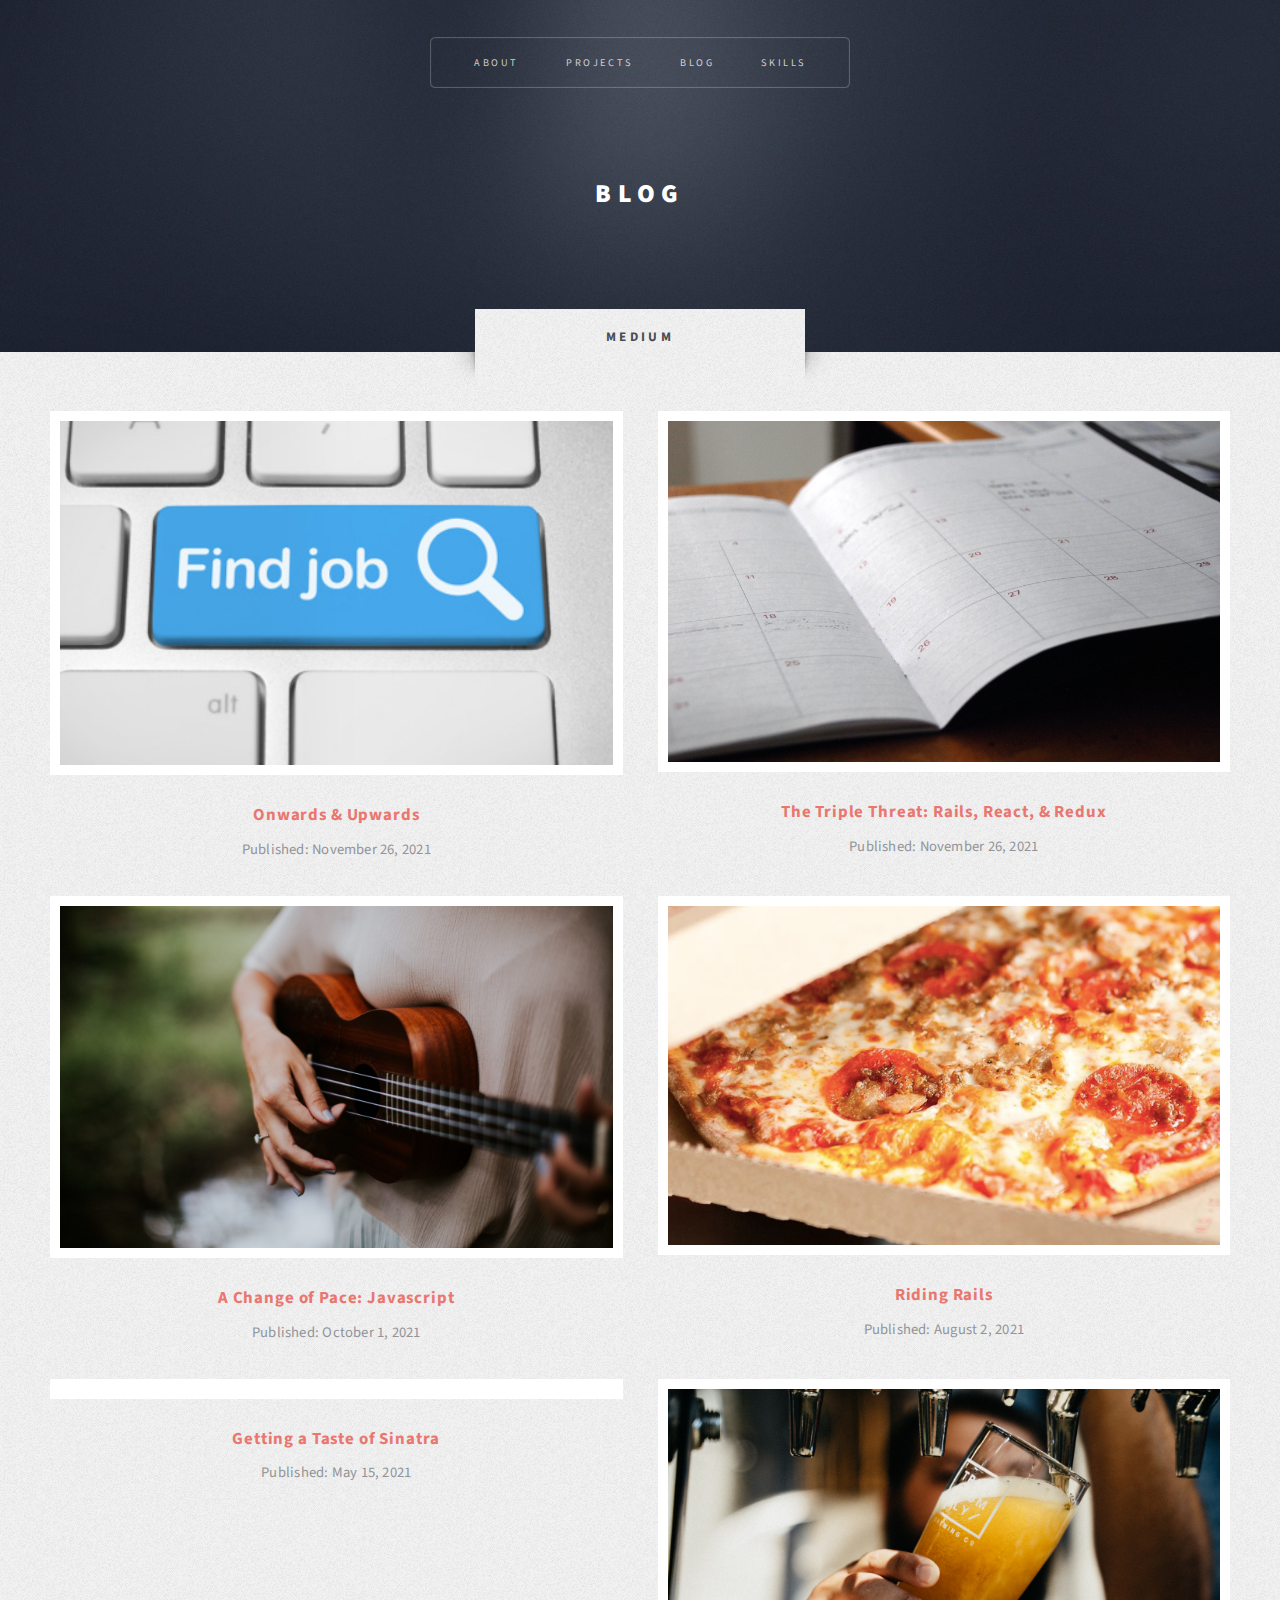
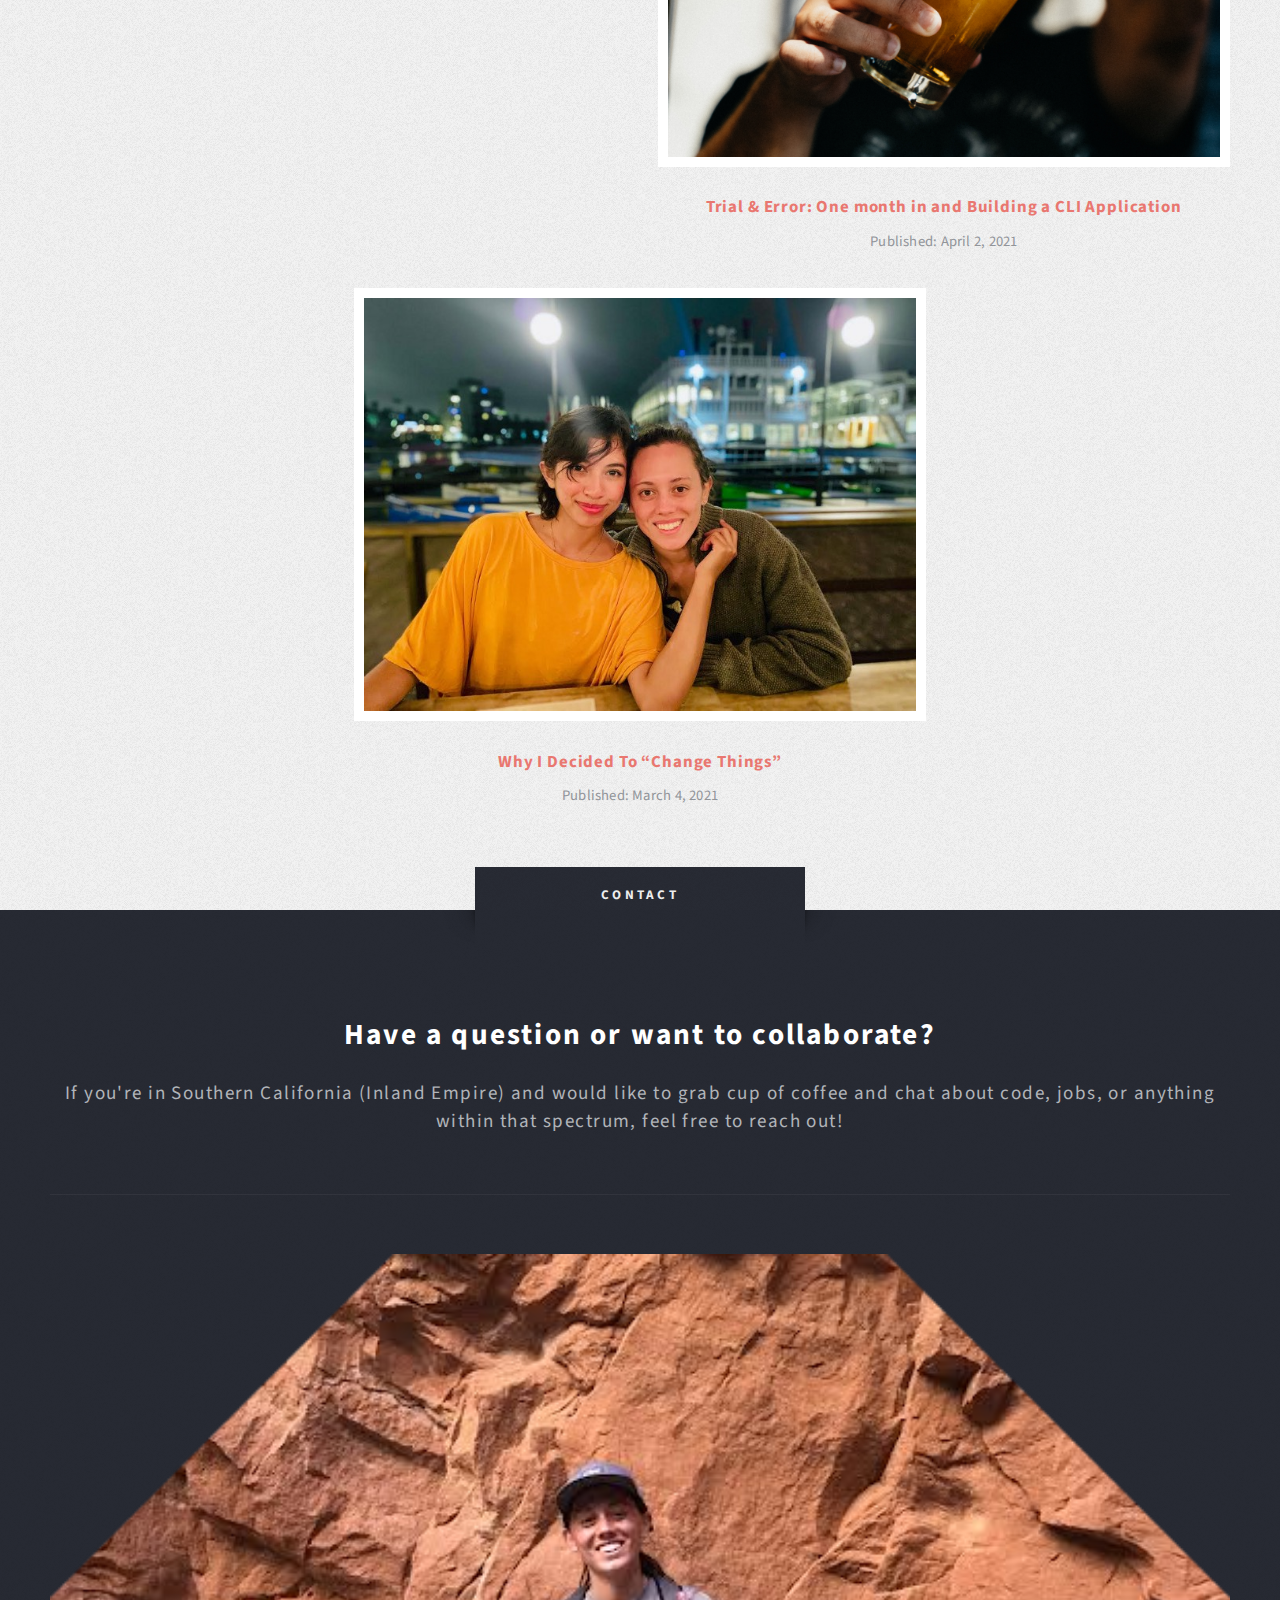
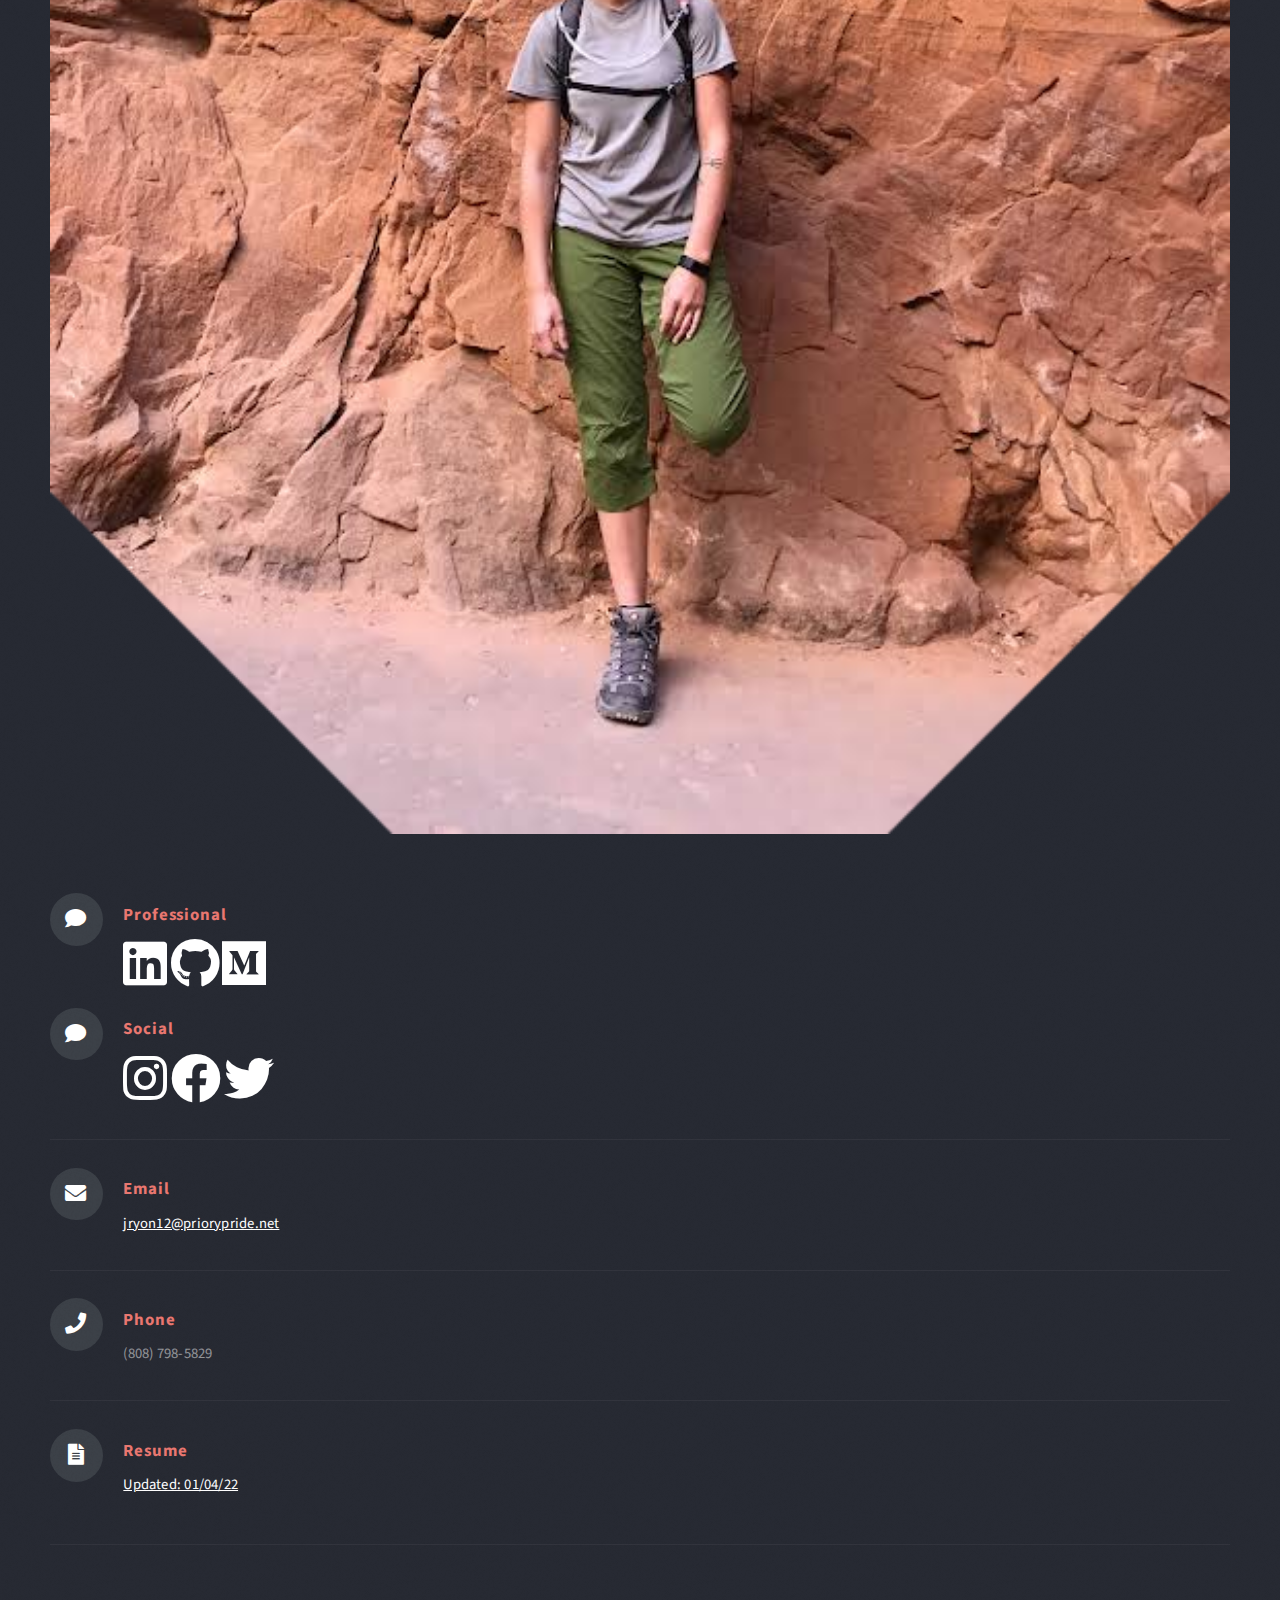
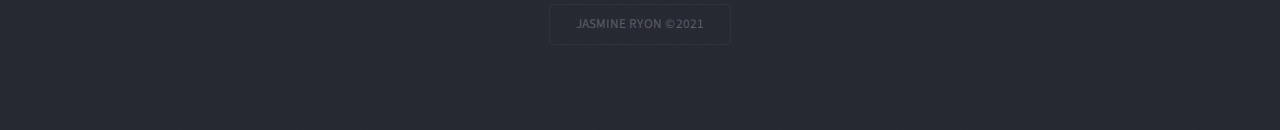
==== commit d0ff114e: "change navbar names" ====
--- a/blog.html
+++ b/blog.html
@@ -4,7 +4,8 @@
 		<title>Blog</title>
 		<meta charset="utf-8" />
 		<meta name="viewport" content="width=device-width, initial-scale=1, user-scalable=no" />
-		<meta property=”og:image” content=”https://miro.medium.com/fit/c/262/262/1*iGvRnpCaHu8BlPDWoZUb-w.png” />
+		<meta name="image" property="og:image" content="https://lh3.googleusercontent.com/15HszV4jfCuBRlmSimoFXEQwnQLkyXCOx-Y8ncRk4TxQ1Sm4cra5IXQGxKR59RLuZmk1eIIqNER0aDY3M6MR83rnn3QuVQlWiou2Db0">
+		<meta name="author" content="Jasmine Ryon">
 		<link rel="stylesheet" href="assets/css/main.css" />
 	</head>
 	<body class="left-sidebar is-preload">
@@ -31,7 +32,7 @@
 					<nav id="nav">
 						<ul>
 							<li><a href="index.html">About</a></li>
-							<li><a href="portfolio.html">Portfolio</a></li>
+							<li><a href="portfolio.html">Projects</a></li>
 							<li class="current"><a href="blog.html">Blog</a></li>
 							<li><a href="skills.html">Skills</a></li>
 						</ul>
